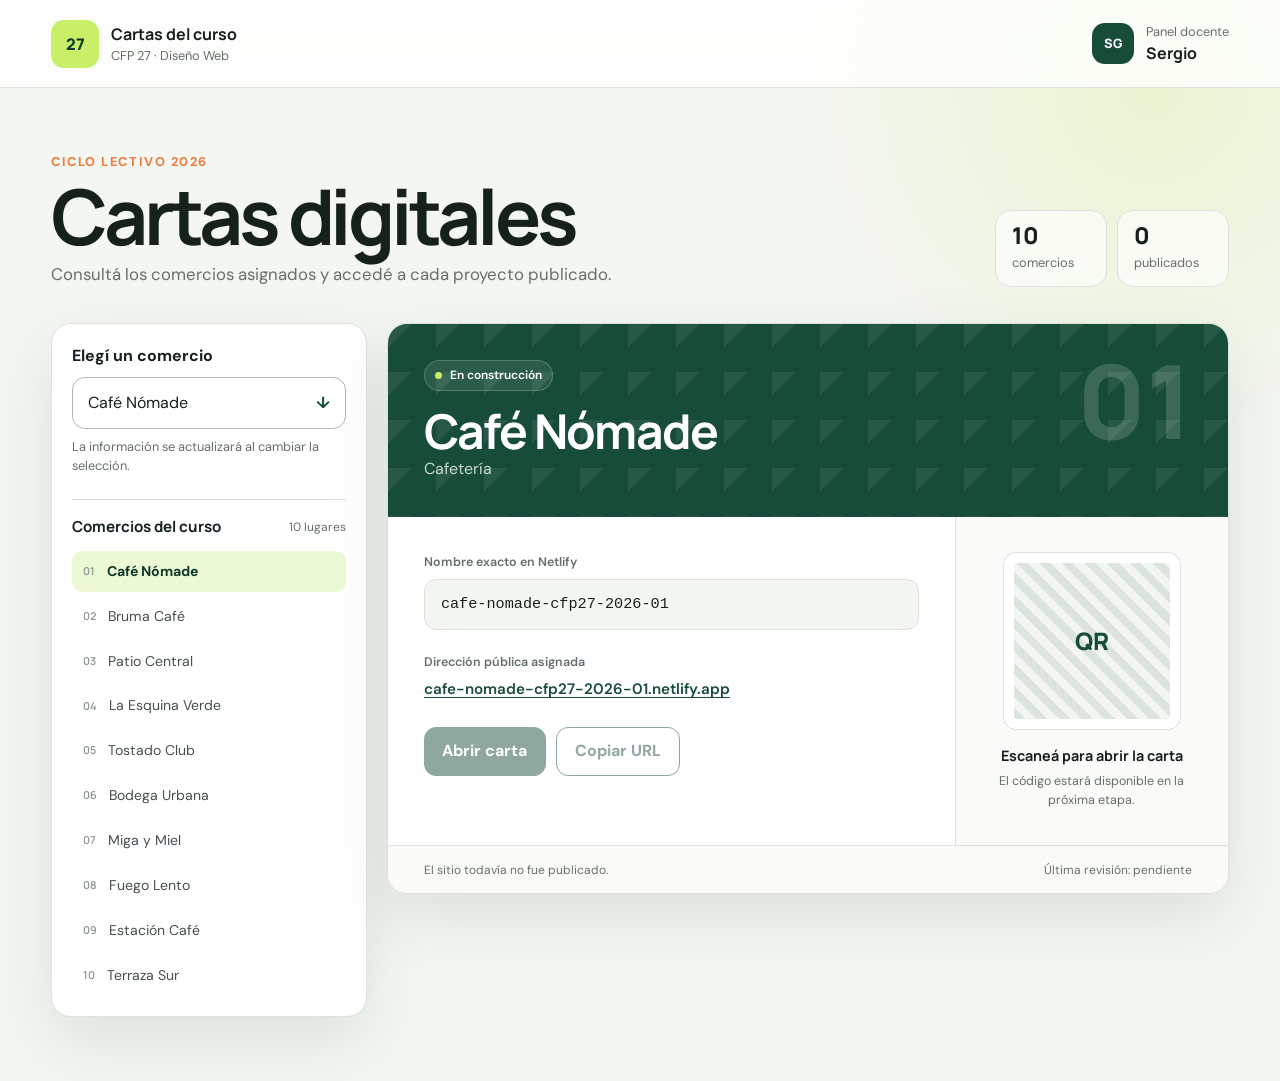
==== dashboard/index.html @ 962f8fdc "feat: add teacher dashboard static layout" ====
<!doctype html>
<html lang="es">
  <head>
    <meta charset="UTF-8" />
    <meta name="viewport" content="width=device-width, initial-scale=1.0" />
    <meta
      name="description"
      content="Panel docente para administrar las cartas digitales del curso."
    />
    <title>Cartas del curso | Panel docente</title>
    <link rel="preconnect" href="https://fonts.googleapis.com" />
    <link rel="preconnect" href="https://fonts.gstatic.com" crossorigin />
    <link
      href="https://fonts.googleapis.com/css2?family=DM+Sans:wght@400;500;600;700&amp;family=Manrope:wght@600;700;800&amp;display=swap"
      rel="stylesheet"
    />
    <link rel="stylesheet" href="css/styles.css" />
  </head>
  <body>
    <header class="topbar">
      <a class="brand" href="#" aria-label="Ir al inicio">
        <span class="brand__mark" aria-hidden="true">27</span>
        <span>
          <strong>Cartas del curso</strong>
          <small>CFP 27 · Diseño Web</small>
        </span>
      </a>

      <div class="teacher">
        <span class="teacher__avatar" aria-hidden="true">SG</span>
        <span class="teacher__text">
          <small>Panel docente</small>
          <strong>Sergio</strong>
        </span>
      </div>
    </header>

    <main class="page-shell">
      <section class="page-heading" aria-labelledby="page-title">
        <div>
          <p class="eyebrow">Ciclo lectivo 2026</p>
          <h1 id="page-title">Cartas digitales</h1>
          <p class="page-heading__intro">
            Consultá los comercios asignados y accedé a cada proyecto publicado.
          </p>
        </div>

        <div class="summary" aria-label="Resumen del curso">
          <div>
            <strong>10</strong>
            <span>comercios</span>
          </div>
          <div>
            <strong>0</strong>
            <span>publicados</span>
          </div>
        </div>
      </section>

      <section class="workspace" aria-label="Consulta de comercios">
        <div class="selector-panel">
          <label for="comercio">Elegí un comercio</label>
          <div class="select-wrap">
            <select id="comercio" name="comercio">
              <option value="cafe-nomade">Café Nómade</option>
              <option value="bruma-cafe">Bruma Café</option>
              <option value="patio-central">Patio Central</option>
              <option value="esquina-verde">La Esquina Verde</option>
              <option value="tostado-club">Tostado Club</option>
              <option value="bodega-urbana">Bodega Urbana</option>
              <option value="miga-miel">Miga y Miel</option>
              <option value="fuego-lento">Fuego Lento</option>
              <option value="estacion-cafe">Estación Café</option>
              <option value="terraza-sur">Terraza Sur</option>
            </select>
          </div>
          <p class="field-help">La información se actualizará al cambiar la selección.</p>

          <div class="commerce-list" aria-labelledby="commerce-list-title">
            <div class="section-label">
              <h2 id="commerce-list-title">Comercios del curso</h2>
              <span>10 lugares</span>
            </div>

            <ol>
              <li class="is-active"><span>01</span>Café Nómade</li>
              <li><span>02</span>Bruma Café</li>
              <li><span>03</span>Patio Central</li>
              <li><span>04</span>La Esquina Verde</li>
              <li><span>05</span>Tostado Club</li>
              <li><span>06</span>Bodega Urbana</li>
              <li><span>07</span>Miga y Miel</li>
              <li><span>08</span>Fuego Lento</li>
              <li><span>09</span>Estación Café</li>
              <li><span>10</span>Terraza Sur</li>
            </ol>
          </div>
        </div>

        <article class="commerce-card">
          <div class="commerce-card__header">
            <div>
              <span class="status"><i aria-hidden="true"></i> En construcción</span>
              <h2>Café Nómade</h2>
              <p>Cafetería</p>
            </div>
            <span class="commerce-number" aria-label="Comercio número 1">01</span>
          </div>

          <div class="commerce-card__body">
            <div class="site-data">
              <div class="data-block">
                <span>Nombre exacto en Netlify</span>
                <code>cafe-nomade-cfp27-2026-01</code>
              </div>

              <div class="data-block">
                <span>Dirección pública asignada</span>
                <a href="https://cafe-nomade-cfp27-2026-01.netlify.app">
                  cafe-nomade-cfp27-2026-01.netlify.app
                </a>
              </div>

              <div class="actions" aria-label="Acciones del comercio">
                <button class="button button--primary" type="button" disabled>
                  Abrir carta
                </button>
                <button class="button button--secondary" type="button" disabled>
                  Copiar URL
                </button>
              </div>
            </div>

            <div class="qr-panel">
              <div class="qr-placeholder" aria-label="Espacio reservado para el código QR">
                <span>QR</span>
              </div>
              <strong>Escaneá para abrir la carta</strong>
              <p>El código estará disponible en la próxima etapa.</p>
            </div>
          </div>

          <footer class="commerce-card__footer">
            <span>El sitio todavía no fue publicado.</span>
            <span>Última revisión: pendiente</span>
          </footer>
        </article>
      </section>
    </main>

    <script src="js/comercios.js"></script>
  </body>
</html>
---- dashboard/css/styles.css ----
:root {
  color-scheme: light;
  --ink: #17211c;
  --muted: #657069;
  --paper: #f4f6f2;
  --surface: #ffffff;
  --line: #dce2dc;
  --green: #174c38;
  --green-strong: #0f3a2a;
  --lime: #c9ef68;
  --orange: #ee7a3b;
  --shadow: 0 1.5rem 4rem rgb(24 48 36 / 10%);
  --radius: 1.25rem;
}

* {
  box-sizing: border-box;
}

html {
  font-size: 100%;
}

body {
  margin: 0;
  min-width: 20rem;
  min-height: 100vh;
  color: var(--ink);
  background:
    radial-gradient(circle at 90% 8%, rgb(201 239 104 / 24%), transparent 22rem),
    var(--paper);
  font-family: "DM Sans", sans-serif;
  font-size: 1rem;
  line-height: 1.5;
}

button,
select {
  font: inherit;
}

.topbar {
  display: flex;
  align-items: center;
  justify-content: space-between;
  gap: 1rem;
  min-height: 5.5rem;
  padding: 1rem clamp(1.25rem, 4vw, 4.5rem);
  border-bottom: 1px solid var(--line);
  background: rgb(255 255 255 / 78%);
  backdrop-filter: blur(0.75rem);
}

.brand,
.teacher {
  display: flex;
  align-items: center;
  gap: 0.75rem;
}

.brand {
  color: inherit;
  text-decoration: none;
}

.brand__mark,
.teacher__avatar {
  display: grid;
  flex: 0 0 auto;
  place-items: center;
  border-radius: 0.8rem;
  font-family: "Manrope", sans-serif;
  font-weight: 800;
}

.brand__mark {
  width: 3rem;
  height: 3rem;
  color: var(--green-strong);
  background: var(--lime);
}

.brand strong,
.teacher strong {
  display: block;
  font-family: "Manrope", sans-serif;
}

.brand small,
.teacher small {
  display: block;
  color: var(--muted);
  font-size: 0.8rem;
}

.teacher__avatar {
  width: 2.6rem;
  height: 2.6rem;
  color: white;
  background: var(--green);
  font-size: 0.8rem;
}

.page-shell {
  width: min(90rem, 100%);
  margin: 0 auto;
  padding: clamp(2rem, 5vw, 4.5rem) clamp(1.25rem, 4vw, 4.5rem);
}

.page-heading {
  display: flex;
  align-items: end;
  justify-content: space-between;
  gap: 2rem;
  margin-bottom: 2.25rem;
}

.eyebrow {
  margin: 0 0 0.45rem;
  color: var(--orange);
  font-size: 0.8rem;
  font-weight: 700;
  letter-spacing: 0.12em;
  text-transform: uppercase;
}

h1,
h2,
p {
  margin-top: 0;
}

h1,
h2 {
  font-family: "Manrope", sans-serif;
}

h1 {
  margin-bottom: 0.5rem;
  font-size: clamp(2.2rem, 6vw, 4.8rem);
  line-height: 0.98;
  letter-spacing: -0.055em;
}

.page-heading__intro {
  max-width: 38rem;
  margin-bottom: 0;
  color: var(--muted);
  font-size: 1.05rem;
}

.summary {
  display: flex;
  flex: 0 0 auto;
  gap: 0.6rem;
}

.summary div {
  min-width: 7rem;
  padding: 0.85rem 1rem;
  border: 1px solid var(--line);
  border-radius: 1rem;
  background: rgb(255 255 255 / 64%);
}

.summary strong,
.summary span {
  display: block;
}

.summary strong {
  font: 800 1.45rem/1 "Manrope", sans-serif;
}

.summary span {
  margin-top: 0.35rem;
  color: var(--muted);
  font-size: 0.8rem;
}

.workspace {
  display: grid;
  grid-template-columns: minmax(16rem, 0.75fr) minmax(32rem, 2fr);
  gap: 1.25rem;
  align-items: start;
}

.selector-panel,
.commerce-card {
  border: 1px solid var(--line);
  border-radius: var(--radius);
  background: var(--surface);
  box-shadow: var(--shadow);
}

.selector-panel {
  padding: 1.25rem;
}

.selector-panel > label {
  display: block;
  margin-bottom: 0.55rem;
  font-weight: 700;
}

.select-wrap {
  position: relative;
}

.select-wrap::after {
  content: "↓";
  position: absolute;
  top: 50%;
  right: 1rem;
  pointer-events: none;
  transform: translateY(-50%);
  color: var(--green);
  font-weight: 700;
}

select {
  width: 100%;
  min-height: 3.25rem;
  padding: 0.75rem 2.75rem 0.75rem 0.9rem;
  border: 1px solid #aeb9b1;
  border-radius: 0.8rem;
  appearance: none;
  color: var(--ink);
  background: white;
  cursor: pointer;
}

select:focus-visible {
  outline: 3px solid rgb(201 239 104 / 80%);
  outline-offset: 2px;
}

.field-help {
  margin: 0.5rem 0 1.5rem;
  color: var(--muted);
  font-size: 0.8rem;
}

.section-label {
  display: flex;
  align-items: center;
  justify-content: space-between;
  gap: 1rem;
  padding-top: 1rem;
  border-top: 1px solid var(--line);
}

.section-label h2 {
  margin: 0;
  font-size: 0.95rem;
}

.section-label span {
  color: var(--muted);
  font-size: 0.75rem;
}

.commerce-list ol {
  display: grid;
  gap: 0.25rem;
  margin: 0.75rem 0 0;
  padding: 0;
  list-style: none;
}

.commerce-list li {
  display: flex;
  align-items: center;
  gap: 0.75rem;
  padding: 0.62rem 0.7rem;
  border-radius: 0.65rem;
  color: #465149;
  font-size: 0.88rem;
}

.commerce-list li span {
  color: #8c968f;
  font: 600 0.68rem/1 "Manrope", sans-serif;
}

.commerce-list li.is-active {
  color: var(--green-strong);
  background: #edf8d5;
  font-weight: 700;
}

.commerce-card {
  overflow: hidden;
}

.commerce-card__header {
  display: flex;
  align-items: start;
  justify-content: space-between;
  gap: 1rem;
  padding: clamp(1.5rem, 4vw, 2.25rem);
  color: white;
  background:
    linear-gradient(135deg, rgb(255 255 255 / 7%) 25%, transparent 25%) 0 0 / 3rem 3rem,
    var(--green);
}

.commerce-card__header h2 {
  margin: 1rem 0 0.15rem;
  font-size: clamp(1.8rem, 4vw, 3rem);
  line-height: 1;
  letter-spacing: -0.04em;
}

.commerce-card__header p {
  margin: 0;
  color: #c7d8cf;
}

.status {
  display: inline-flex;
  align-items: center;
  gap: 0.45rem;
  padding: 0.35rem 0.65rem;
  border: 1px solid rgb(255 255 255 / 20%);
  border-radius: 999px;
  background: rgb(255 255 255 / 9%);
  font-size: 0.75rem;
  font-weight: 600;
}

.status i {
  width: 0.45rem;
  height: 0.45rem;
  border-radius: 50%;
  background: var(--lime);
}

.commerce-number {
  color: rgb(255 255 255 / 16%);
  font: 800 clamp(3rem, 8vw, 6.5rem)/0.8 "Manrope", sans-serif;
}

.commerce-card__body {
  display: grid;
  grid-template-columns: minmax(0, 1.35fr) minmax(13rem, 0.65fr);
}

.site-data,
.qr-panel {
  padding: clamp(1.5rem, 4vw, 2.25rem);
}

.site-data {
  display: grid;
  align-content: start;
  gap: 1.4rem;
}

.data-block span,
.data-block code,
.data-block a {
  display: block;
}

.data-block span {
  margin-bottom: 0.4rem;
  color: var(--muted);
  font-size: 0.78rem;
  font-weight: 600;
}

.data-block code,
.data-block a {
  overflow-wrap: anywhere;
  color: var(--ink);
  font-size: 0.95rem;
}

.data-block code {
  padding: 0.85rem 1rem;
  border: 1px solid var(--line);
  border-radius: 0.75rem;
  background: var(--paper);
}

.data-block a {
  color: var(--green);
  font-weight: 600;
  text-underline-offset: 0.2em;
}

.actions {
  display: flex;
  flex-wrap: wrap;
  gap: 0.65rem;
  margin-top: 0.25rem;
}

.button {
  min-height: 3rem;
  padding: 0.7rem 1.1rem;
  border: 1px solid var(--green);
  border-radius: 0.75rem;
  font-weight: 700;
}

.button--primary {
  color: white;
  background: var(--green);
}

.button--secondary {
  color: var(--green);
  background: transparent;
}

.button:disabled {
  cursor: not-allowed;
  opacity: 0.48;
}

.qr-panel {
  display: flex;
  flex-direction: column;
  align-items: center;
  justify-content: center;
  border-left: 1px solid var(--line);
  background: #fafbf9;
  text-align: center;
}

.qr-placeholder {
  display: grid;
  width: min(100%, 11rem);
  aspect-ratio: 1;
  place-items: center;
  margin-bottom: 1rem;
  border: 0.65rem solid white;
  border-radius: 0.8rem;
  color: var(--green);
  background:
    repeating-linear-gradient(45deg, #dce4de 0 0.5rem, #f2f5f2 0.5rem 1rem);
  box-shadow: 0 0 0 1px var(--line);
  font: 800 1.5rem/1 "Manrope", sans-serif;
}

.qr-panel strong {
  font-family: "Manrope", sans-serif;
  font-size: 0.9rem;
}

.qr-panel p {
  max-width: 14rem;
  margin: 0.3rem 0 0;
  color: var(--muted);
  font-size: 0.78rem;
}

.commerce-card__footer {
  display: flex;
  justify-content: space-between;
  gap: 1rem;
  padding: 0.9rem clamp(1.5rem, 4vw, 2.25rem);
  border-top: 1px solid var(--line);
  color: var(--muted);
  background: #fafbf9;
  font-size: 0.75rem;
}

@media (max-width: 56rem) {
  .workspace {
    grid-template-columns: 1fr;
  }

  .commerce-list ol {
    grid-template-columns: repeat(2, minmax(0, 1fr));
  }
}

@media (max-width: 40rem) {
  .teacher__text {
    display: none;
  }

  .page-heading {
    align-items: stretch;
    flex-direction: column;
  }

  .summary {
    width: 100%;
  }

  .summary div {
    flex: 1;
  }

  .commerce-list ol,
  .commerce-card__body {
    grid-template-columns: 1fr;
  }

  .commerce-list ol {
    max-height: 18rem;
    overflow: auto;
  }

  .qr-panel {
    border-top: 1px solid var(--line);
    border-left: 0;
  }

  .commerce-card__footer {
    flex-direction: column;
    gap: 0.25rem;
  }
}

@media (max-width: 25rem) {
  .brand small {
    display: none;
  }

  .actions,
  .button {
    width: 100%;
  }
}

@media (prefers-reduced-motion: reduce) {
  *,
  *::before,
  *::after {
    scroll-behavior: auto !important;
  }
}
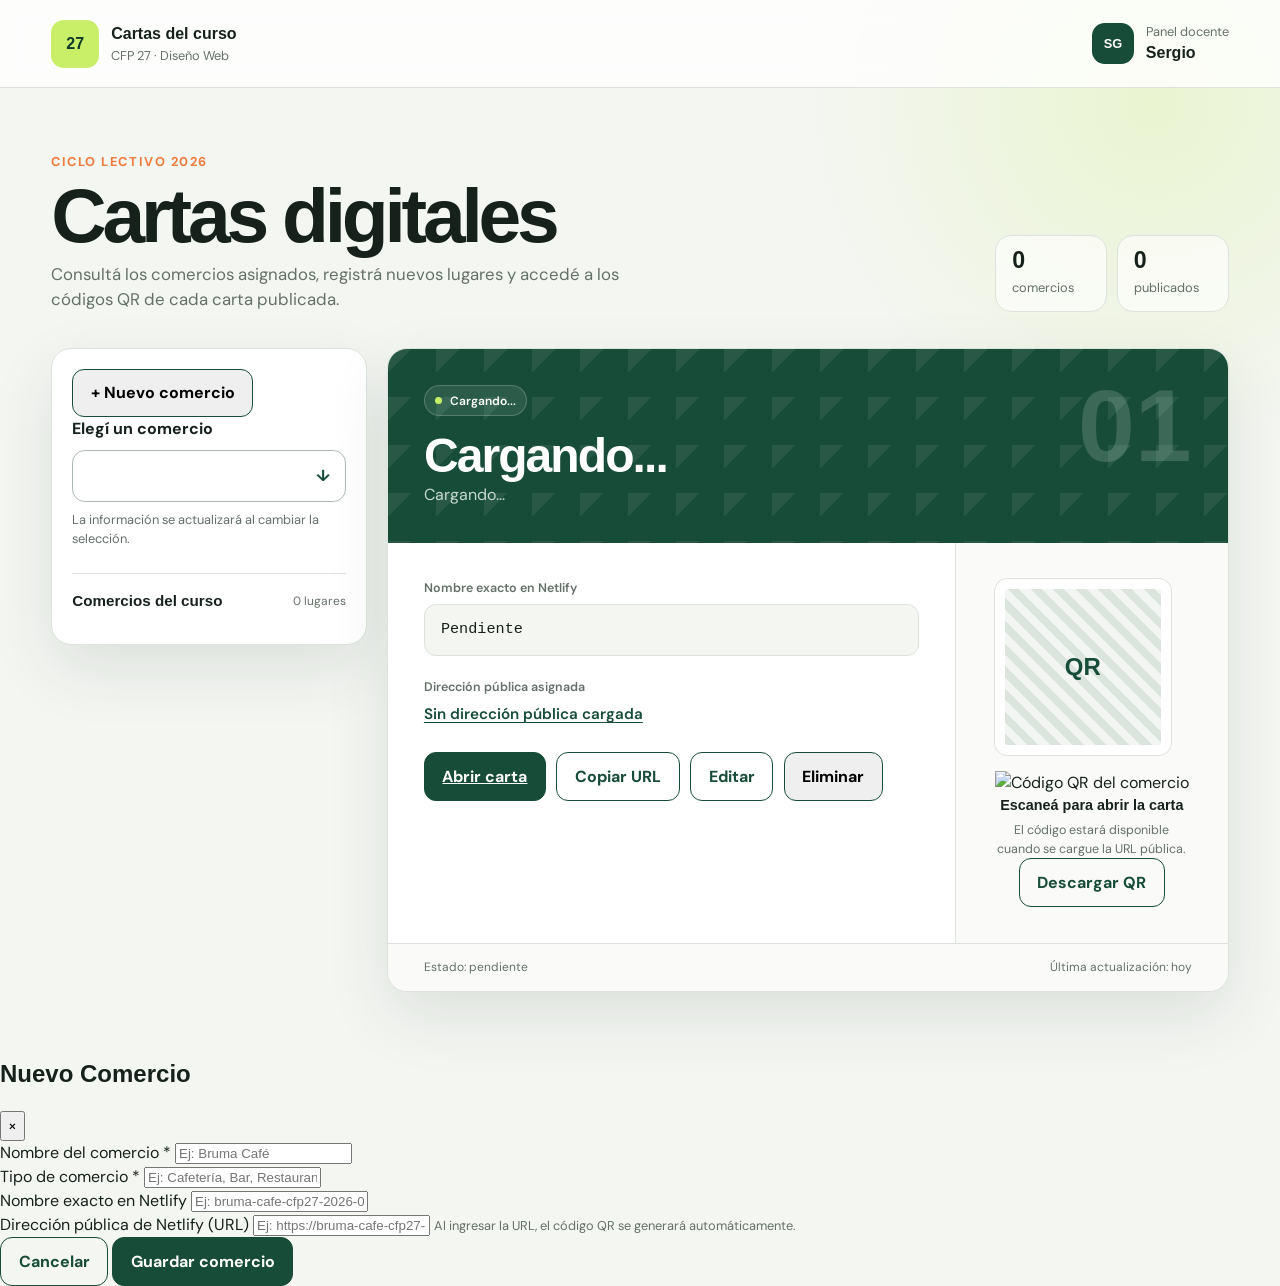
==== commit f9a98a24: "feat(dashboard): actualizar maqueta HTML con estructura Craft Studio, modales y visor de QR" ====
--- a/dashboard/index.html
+++ b/dashboard/index.html
@@ -5,18 +5,24 @@
     <meta name="viewport" content="width=device-width, initial-scale=1.0" />
     <meta
       name="description"
-      content="Panel docente para administrar las cartas digitales del curso."
+      content="Panel docente para administrar las cartas digitales del curso con generación de códigos QR."
     />
     <title>Cartas del curso | Panel docente</title>
+    
+    <!-- FUENTES GOOGLE: Outfit para títulos elegantes y DM Sans para el cuerpo de texto -->
     <link rel="preconnect" href="https://fonts.googleapis.com" />
     <link rel="preconnect" href="https://fonts.gstatic.com" crossorigin />
     <link
-      href="https://fonts.googleapis.com/css2?family=DM+Sans:wght@400;500;600;700&amp;family=Manrope:wght@600;700;800&amp;display=swap"
+      href="https://fonts.googleapis.com/css2?family=DM+Sans:wght@400;500;600;700&family=Outfit:wght@500;600;700;800&display=swap"
       rel="stylesheet"
     />
+    
+    <!-- HOJA DE ESTILOS DEL DASHBOARD -->
     <link rel="stylesheet" href="css/styles.css" />
   </head>
   <body>
+
+    <!-- BARRA SUPERIOR: Identidad de la marca y perfil docente -->
     <header class="topbar">
       <a class="brand" href="#" aria-label="Ir al inicio">
         <span class="brand__mark" aria-hidden="true">27</span>
@@ -35,43 +41,49 @@
       </div>
     </header>
 
+    <!-- CONTENEDOR PRINCIPAL -->
     <main class="page-shell">
+      
+      <!-- ENCABEZADO DE PÁGINA Y RESUMEN ESTADÍSTICO -->
       <section class="page-heading" aria-labelledby="page-title">
         <div>
           <p class="eyebrow">Ciclo lectivo 2026</p>
           <h1 id="page-title">Cartas digitales</h1>
           <p class="page-heading__intro">
-            Consultá los comercios asignados y accedé a cada proyecto publicado.
+            Consultá los comercios asignados, registrá nuevos lugares y accedé a los códigos QR de cada carta publicada.
           </p>
         </div>
 
+        <!-- RESUMEN DINÁMICO: Contadores que se actualizan con JS -->
         <div class="summary" aria-label="Resumen del curso">
           <div>
-            <strong>10</strong>
+            <strong id="summary-total">0</strong>
             <span>comercios</span>
           </div>
           <div>
-            <strong>0</strong>
+            <strong id="summary-published">0</strong>
             <span>publicados</span>
           </div>
         </div>
       </section>
 
+      <!-- ÁREA DE TRABAJO (GRID DE DOS COLUMNAS) -->
       <section class="workspace" aria-label="Consulta de comercios">
+        
+        <!-- COLUMNA 1: SELECTOR Y LISTADO DE COMERCIOS -->
         <div class="selector-panel">
+          
+          <!-- Botón principal para agregar un nuevo comercio -->
+          <div class="panel-actions">
+            <button class="button button--accent" type="button" id="btn-open-create-modal">
+              + Nuevo comercio
+            </button>
+          </div>
+
           <label for="comercio">Elegí un comercio</label>
           <div class="select-wrap">
             <select id="comercio" name="comercio">
-              <option value="cafe-nomade">Café Nómade</option>
-              <option value="bruma-cafe">Bruma Café</option>
-              <option value="patio-central">Patio Central</option>
-              <option value="esquina-verde">La Esquina Verde</option>
-              <option value="tostado-club">Tostado Club</option>
-              <option value="bodega-urbana">Bodega Urbana</option>
-              <option value="miga-miel">Miga y Miel</option>
-              <option value="fuego-lento">Fuego Lento</option>
-              <option value="estacion-cafe">Estación Café</option>
-              <option value="terraza-sur">Terraza Sur</option>
+              <!-- Las opciones se generan dinámicamente desde JavaScript -->
             </select>
           </div>
           <p class="field-help">La información se actualizará al cambiar la selección.</p>
@@ -79,75 +91,133 @@
           <div class="commerce-list" aria-labelledby="commerce-list-title">
             <div class="section-label">
               <h2 id="commerce-list-title">Comercios del curso</h2>
-              <span>10 lugares</span>
-            </div>
-
-            <ol>
-              <li class="is-active"><span>01</span>Café Nómade</li>
-              <li><span>02</span>Bruma Café</li>
-              <li><span>03</span>Patio Central</li>
-              <li><span>04</span>La Esquina Verde</li>
-              <li><span>05</span>Tostado Club</li>
-              <li><span>06</span>Bodega Urbana</li>
-              <li><span>07</span>Miga y Miel</li>
-              <li><span>08</span>Fuego Lento</li>
-              <li><span>09</span>Estación Café</li>
-              <li><span>10</span>Terraza Sur</li>
+              <span id="commerce-list-count">0 lugares</span>
+            </div>
+
+            <!-- Lista interactiva de comercios renderizada por JS -->
+            <ol id="commerce-ol-list">
+              <!-- Cargado dinámicamente -->
             </ol>
           </div>
         </div>
 
-        <article class="commerce-card">
+        <!-- COLUMNA 2: TARJETA DEL COMERCIO SELECCIONADO (DETALLE + QR) -->
+        <article class="commerce-card" id="commerce-card-detail">
+          
+          <!-- Encabezado de la tarjeta -->
           <div class="commerce-card__header">
             <div>
-              <span class="status"><i aria-hidden="true"></i> En construcción</span>
-              <h2>Café Nómade</h2>
-              <p>Cafetería</p>
-            </div>
-            <span class="commerce-number" aria-label="Comercio número 1">01</span>
-          </div>
-
+              <span class="status" id="card-status-badge">
+                <i aria-hidden="true"></i> <span id="card-status-text">Cargando...</span>
+              </span>
+              <h2 id="card-name">Cargando...</h2>
+              <p id="card-type">Cargando...</p>
+            </div>
+            <span class="commerce-number" id="card-number" aria-label="Número de comercio">01</span>
+          </div>
+
+          <!-- Cuerpo de la tarjeta -->
           <div class="commerce-card__body">
+            
+            <!-- DATOS DEL SITIO Y ENLACES -->
             <div class="site-data">
               <div class="data-block">
                 <span>Nombre exacto en Netlify</span>
-                <code>cafe-nomade-cfp27-2026-01</code>
+                <code id="card-netlify-name">Pendiente</code>
               </div>
 
               <div class="data-block">
                 <span>Dirección pública asignada</span>
-                <a href="https://cafe-nomade-cfp27-2026-01.netlify.app">
-                  cafe-nomade-cfp27-2026-01.netlify.app
+                <a id="card-url-link" href="#" target="_blank" rel="noopener noreferrer">
+                  Sin dirección pública cargada
                 </a>
               </div>
 
+              <!-- ACCIONES PRINCIPALES DEL COMERCIO -->
               <div class="actions" aria-label="Acciones del comercio">
-                <button class="button button--primary" type="button" disabled>
+                <a class="button button--primary" id="btn-open-site" href="#" target="_blank" rel="noopener noreferrer">
                   Abrir carta
-                </button>
-                <button class="button button--secondary" type="button" disabled>
+                </a>
+                <button class="button button--secondary" id="btn-copy-url" type="button">
                   Copiar URL
                 </button>
-              </div>
-            </div>
-
+                <button class="button button--secondary" id="btn-edit-commerce" type="button">
+                  Editar
+                </button>
+                <button class="button button--danger" id="btn-delete-commerce" type="button">
+                  Eliminar
+                </button>
+              </div>
+            </div>
+
+            <!-- VISOR Y GENERADOR DE CÓDIGO QR -->
             <div class="qr-panel">
-              <div class="qr-placeholder" aria-label="Espacio reservado para el código QR">
-                <span>QR</span>
-              </div>
-              <strong>Escaneá para abrir la carta</strong>
-              <p>El código estará disponible en la próxima etapa.</p>
-            </div>
-          </div>
-
+              <div class="qr-box" id="qr-container" aria-label="Código QR del comercio">
+                <div class="qr-placeholder" id="qr-placeholder">
+                  <span>QR</span>
+                </div>
+                <img id="qr-image" src="" alt="Código QR del comercio" class="qr-img is-hidden" />
+              </div>
+              <strong id="qr-title">Escaneá para abrir la carta</strong>
+              <p id="qr-description">El código estará disponible cuando se cargue la URL pública.</p>
+
+              <!-- Botón para descargar la imagen del QR -->
+              <button class="button button--secondary button--small is-hidden" id="btn-download-qr" type="button">
+                Descargar QR
+              </button>
+            </div>
+          </div>
+
+          <!-- Pie de la tarjeta -->
           <footer class="commerce-card__footer">
-            <span>El sitio todavía no fue publicado.</span>
-            <span>Última revisión: pendiente</span>
+            <span id="card-footer-status">Estado: pendiente</span>
+            <span id="card-footer-revision">Última actualización: hoy</span>
           </footer>
         </article>
       </section>
     </main>
 
+    <!-- MODAL PARA ALTA Y EDICIÓN DE COMERCIOS -->
+    <div class="modal-overlay is-hidden" id="commerce-modal" role="dialog" aria-modal="true" aria-labelledby="modal-title">
+      <div class="modal-card">
+        <div class="modal-header">
+          <h2 id="modal-title">Nuevo Comercio</h2>
+          <button type="button" class="modal-close" id="btn-close-modal" aria-label="Cerrar modal">&times;</button>
+        </div>
+        
+        <form id="commerce-form" class="modal-form">
+          <input type="hidden" id="form-commerce-id" value="" />
+          
+          <div class="form-group">
+            <label for="form-nombre">Nombre del comercio *</label>
+            <input type="text" id="form-nombre" required placeholder="Ej: Bruma Café" />
+          </div>
+
+          <div class="form-group">
+            <label for="form-tipo">Tipo de comercio *</label>
+            <input type="text" id="form-tipo" required placeholder="Ej: Cafetería, Bar, Restaurante" />
+          </div>
+
+          <div class="form-group">
+            <label for="form-netlify-name">Nombre exacto en Netlify</label>
+            <input type="text" id="form-netlify-name" placeholder="Ej: bruma-cafe-cfp27-2026-02" />
+          </div>
+
+          <div class="form-group">
+            <label for="form-url">Dirección pública de Netlify (URL)</label>
+            <input type="url" id="form-url" placeholder="Ej: https://bruma-cafe-cfp27-2026-02.netlify.app" />
+            <small class="field-help">Al ingresar la URL, el código QR se generará automáticamente.</small>
+          </div>
+
+          <div class="modal-actions">
+            <button type="button" class="button button--secondary" id="btn-cancel-modal">Cancelar</button>
+            <button type="submit" class="button button--primary" id="btn-save-modal">Guardar comercio</button>
+          </div>
+        </form>
+      </div>
+    </div>
+
+    <!-- SCRIPT DE LÓGICA DEL DASHBOARD -->
     <script src="js/comercios.js"></script>
   </body>
 </html>
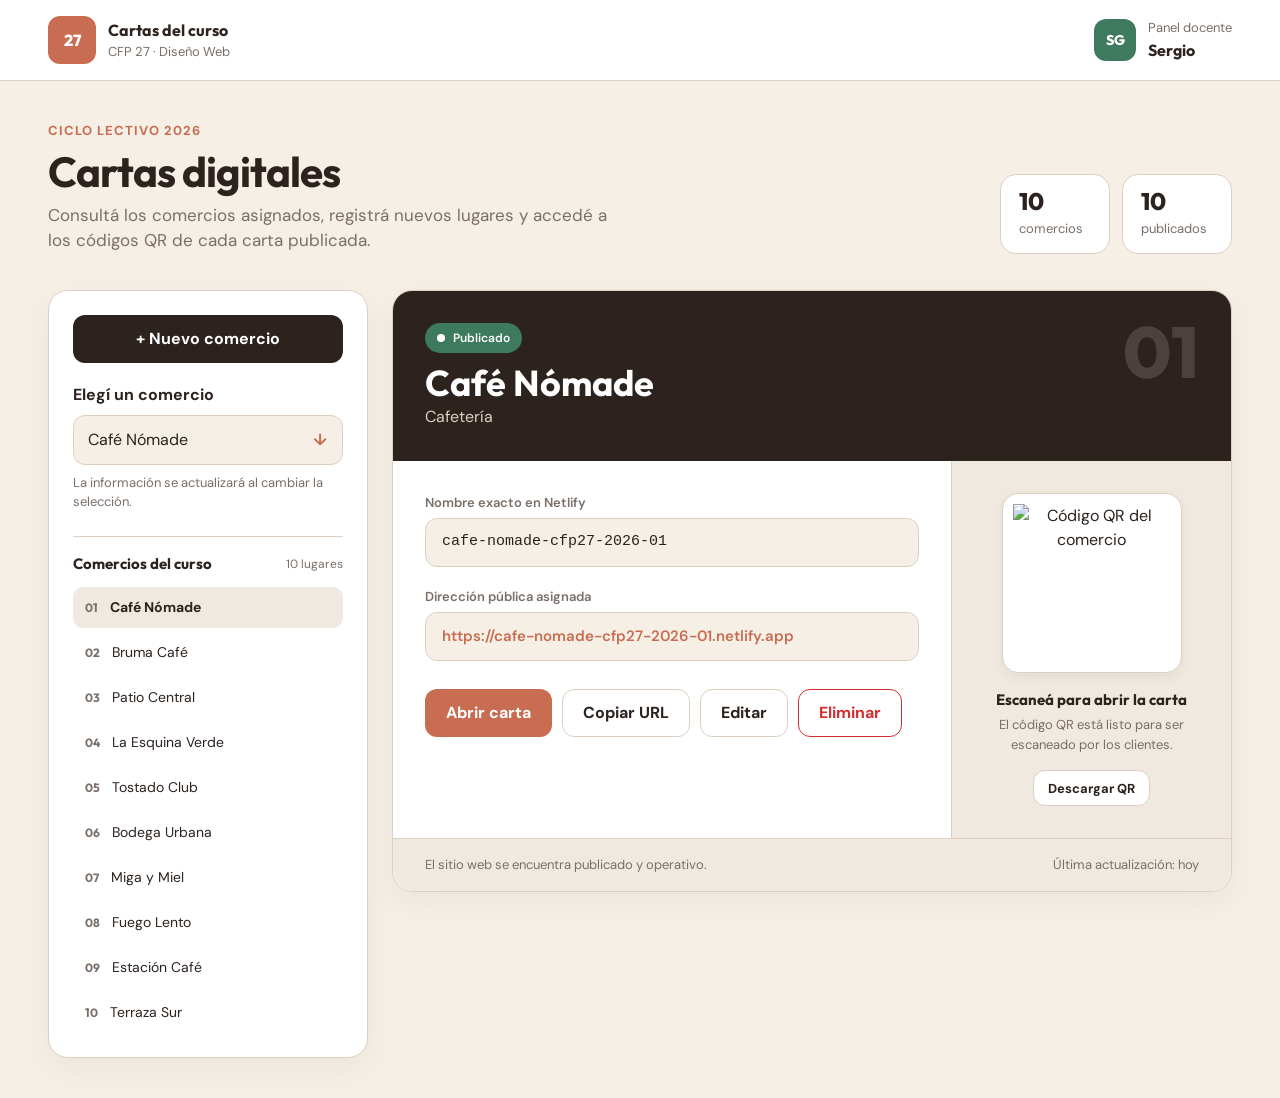
==== commit f731c13d: "feat(dashboard): reemplazar alert de eliminación por modal de confirmación propio" ====
--- a/dashboard/index.html
+++ b/dashboard/index.html
@@ -217,6 +217,25 @@
       </div>
     </div>
 
+    <!-- MODAL PROPIO DE CONFIRMACIÓN PARA ELIMINAR COMERCIO -->
+    <div class="modal-overlay is-hidden" id="delete-confirm-modal" role="dialog" aria-modal="true" aria-labelledby="delete-modal-title">
+      <div class="modal-card modal-card--danger">
+        <div class="modal-header modal-header--danger">
+          <h2 id="delete-modal-title">¿Eliminar comercio?</h2>
+          <button type="button" class="modal-close" id="btn-close-delete-modal" aria-label="Cerrar modal">&times;</button>
+        </div>
+        
+        <div class="modal-body-content">
+          <p id="delete-modal-message">¿Estás seguro de que querés eliminar este comercio? Esta acción no se puede deshacer.</p>
+        </div>
+
+        <div class="modal-actions">
+          <button type="button" class="button button--secondary" id="btn-cancel-delete">Cancelar</button>
+          <button type="button" class="button button--danger-solid" id="btn-confirm-delete">Sí, eliminar</button>
+        </div>
+      </div>
+    </div>
+
     <!-- SCRIPT DE LÓGICA DEL DASHBOARD -->
     <script src="js/comercios.js"></script>
   </body>
--- a/dashboard/css/styles.css
+++ b/dashboard/css/styles.css
@@ -1,18 +1,16 @@
-:root {
-  color-scheme: light;
-  --ink: #17211c;
-  --muted: #657069;
-  --paper: #f4f6f2;
-  --surface: #ffffff;
-  --line: #dce2dc;
-  --green: #174c38;
-  --green-strong: #0f3a2a;
-  --lime: #c9ef68;
-  --orange: #ee7a3b;
-  --shadow: 0 1.5rem 4rem rgb(24 48 36 / 10%);
-  --radius: 1.25rem;
-}
-
+/*
+===============================================================================
+SISTEMA DE ESTILOS: CRAFT STUDIO / WARM MINIMALIST
+===============================================================================
+Reglas de maquetación del curso:
+1. Colores directos (sin variables CSS) escritos en formato hexadecimal.
+2. Layout general de la página construido con CSS Grid.
+3. Componentes internos estructurados con Flexbox.
+4. Unidades de medida estrictas: únicamente PÍXELES (px) y PORCENTAJES (%).
+===============================================================================
+*/
+
+/* --- REGLAS DE RESET Y TIPOGRAFÍA GENERAL --- */
 * {
   box-sizing: border-box;
 }
@@ -22,184 +20,193 @@
 }
 
 body {
-  margin: 0;
-  min-width: 20rem;
-  min-height: 100vh;
-  color: var(--ink);
-  background:
-    radial-gradient(circle at 90% 8%, rgb(201 239 104 / 24%), transparent 22rem),
-    var(--paper);
+  margin: 0px;
+  min-width: 320px;
+  min-height: 800px;
+  color: #2C221E;
+  background-color: #F5EFE6;
   font-family: "DM Sans", sans-serif;
-  font-size: 1rem;
+  font-size: 16px;
   line-height: 1.5;
 }
 
 button,
+input,
 select {
-  font: inherit;
-}
-
+  font-family: inherit;
+  font-size: 16px;
+}
+
+h1, h2, h3, p {
+  margin-top: 0px;
+}
+
+h1, h2, h3 {
+  font-family: "Outfit", sans-serif;
+}
+
+/* --- BARRA SUPERIOR (TOPBAR): FLEXBOX --- */
 .topbar {
   display: flex;
   align-items: center;
   justify-content: space-between;
-  gap: 1rem;
-  min-height: 5.5rem;
-  padding: 1rem clamp(1.25rem, 4vw, 4.5rem);
-  border-bottom: 1px solid var(--line);
-  background: rgb(255 255 255 / 78%);
-  backdrop-filter: blur(0.75rem);
+  gap: 16px;
+  min-height: 80px;
+  padding: 16px 48px;
+  border-bottom: 1px solid #DDD0C2;
+  background-color: #FFFFFF;
 }
 
 .brand,
 .teacher {
   display: flex;
   align-items: center;
-  gap: 0.75rem;
+  gap: 12px;
 }
 
 .brand {
-  color: inherit;
+  color: #2C221E;
   text-decoration: none;
 }
 
 .brand__mark,
 .teacher__avatar {
-  display: grid;
-  flex: 0 0 auto;
-  place-items: center;
-  border-radius: 0.8rem;
-  font-family: "Manrope", sans-serif;
+  display: flex;
+  align-items: center;
+  justify-content: center;
+  flex-shrink: 0;
+  border-radius: 12px;
+  font-family: "Outfit", sans-serif;
   font-weight: 800;
 }
 
 .brand__mark {
-  width: 3rem;
-  height: 3rem;
-  color: var(--green-strong);
-  background: var(--lime);
+  width: 48px;
+  height: 48px;
+  color: #FFFFFF;
+  background-color: #C86D51;
 }
 
 .brand strong,
 .teacher strong {
   display: block;
-  font-family: "Manrope", sans-serif;
+  font-family: "Outfit", sans-serif;
 }
 
 .brand small,
 .teacher small {
   display: block;
-  color: var(--muted);
-  font-size: 0.8rem;
+  color: #7A6F68;
+  font-size: 13px;
 }
 
 .teacher__avatar {
-  width: 2.6rem;
-  height: 2.6rem;
-  color: white;
-  background: var(--green);
-  font-size: 0.8rem;
-}
-
+  width: 42px;
+  height: 42px;
+  color: #FFFFFF;
+  background-color: #3E7A5E;
+  font-size: 14px;
+}
+
+/* --- ENVOLTORIO PRINCIPAL Y ENCABEZADO --- */
 .page-shell {
-  width: min(90rem, 100%);
-  margin: 0 auto;
-  padding: clamp(2rem, 5vw, 4.5rem) clamp(1.25rem, 4vw, 4.5rem);
-}
-
+  width: 100%;
+  max-width: 1280px;
+  margin-left: auto;
+  margin-right: auto;
+  padding: 40px 48px;
+}
+
+/* Flexbox para alinear el título y los contadores del resumen */
 .page-heading {
   display: flex;
-  align-items: end;
+  align-items: flex-end;
   justify-content: space-between;
-  gap: 2rem;
-  margin-bottom: 2.25rem;
+  gap: 32px;
+  margin-bottom: 36px;
 }
 
 .eyebrow {
-  margin: 0 0 0.45rem;
-  color: var(--orange);
-  font-size: 0.8rem;
+  margin-bottom: 8px;
+  color: #C86D51;
+  font-size: 13px;
   font-weight: 700;
-  letter-spacing: 0.12em;
+  letter-spacing: 1px;
   text-transform: uppercase;
 }
 
-h1,
-h2,
-p {
-  margin-top: 0;
-}
-
-h1,
-h2 {
-  font-family: "Manrope", sans-serif;
-}
-
 h1 {
-  margin-bottom: 0.5rem;
-  font-size: clamp(2.2rem, 6vw, 4.8rem);
-  line-height: 0.98;
-  letter-spacing: -0.055em;
+  margin-bottom: 8px;
+  font-size: 42px;
+  line-height: 1.1;
+  letter-spacing: -1px;
 }
 
 .page-heading__intro {
-  max-width: 38rem;
-  margin-bottom: 0;
-  color: var(--muted);
-  font-size: 1.05rem;
-}
-
+  max-width: 580px;
+  margin-bottom: 0px;
+  color: #7A6F68;
+  font-size: 17px;
+}
+
+/* RESUMEN CON CONTADORES */
 .summary {
   display: flex;
-  flex: 0 0 auto;
-  gap: 0.6rem;
+  gap: 12px;
 }
 
 .summary div {
-  min-width: 7rem;
-  padding: 0.85rem 1rem;
-  border: 1px solid var(--line);
-  border-radius: 1rem;
-  background: rgb(255 255 255 / 64%);
-}
-
-.summary strong,
+  min-width: 110px;
+  padding: 14px 18px;
+  border: 1px solid #DDD0C2;
+  border-radius: 16px;
+  background-color: #FFFFFF;
+}
+
+.summary strong {
+  display: block;
+  font-family: "Outfit", sans-serif;
+  font-size: 24px;
+  font-weight: 800;
+  line-height: 1;
+}
+
 .summary span {
   display: block;
-}
-
-.summary strong {
-  font: 800 1.45rem/1 "Manrope", sans-serif;
-}
-
-.summary span {
-  margin-top: 0.35rem;
-  color: var(--muted);
-  font-size: 0.8rem;
-}
-
+  margin-top: 6px;
+  color: #7A6F68;
+  font-size: 13px;
+}
+
+/* ===========================================================================
+   ÁREA DE TRABAJO (WORKSPACE): LAYOUT PRINCIPAL CON CSS GRID
+   =========================================================================== */
 .workspace {
   display: grid;
-  grid-template-columns: minmax(16rem, 0.75fr) minmax(32rem, 2fr);
-  gap: 1.25rem;
+  grid-template-columns: 320px 1fr;
+  gap: 24px;
   align-items: start;
 }
 
 .selector-panel,
 .commerce-card {
-  border: 1px solid var(--line);
-  border-radius: var(--radius);
-  background: var(--surface);
-  box-shadow: var(--shadow);
+  border: 1px solid #DDD0C2;
+  border-radius: 20px;
+  background-color: #FFFFFF;
+  box-shadow: 0px 10px 30px rgba(44, 34, 30, 0.05);
 }
 
 .selector-panel {
-  padding: 1.25rem;
+  padding: 24px;
+}
+
+.panel-actions {
+  margin-bottom: 20px;
 }
 
 .selector-panel > label {
   display: block;
-  margin-bottom: 0.55rem;
+  margin-bottom: 8px;
   font-weight: 700;
 }
 
@@ -211,150 +218,175 @@
   content: "↓";
   position: absolute;
   top: 50%;
-  right: 1rem;
+  right: 16px;
   pointer-events: none;
   transform: translateY(-50%);
-  color: var(--green);
+  color: #C86D51;
   font-weight: 700;
 }
 
 select {
   width: 100%;
-  min-height: 3.25rem;
-  padding: 0.75rem 2.75rem 0.75rem 0.9rem;
-  border: 1px solid #aeb9b1;
-  border-radius: 0.8rem;
+  min-height: 50px;
+  padding: 12px 40px 12px 14px;
+  border: 1px solid #DDD0C2;
+  border-radius: 12px;
   appearance: none;
-  color: var(--ink);
-  background: white;
+  color: #2C221E;
+  background-color: #F5EFE6;
   cursor: pointer;
 }
 
-select:focus-visible {
-  outline: 3px solid rgb(201 239 104 / 80%);
-  outline-offset: 2px;
+select:focus {
+  outline: 2px solid #C86D51;
 }
 
 .field-help {
-  margin: 0.5rem 0 1.5rem;
-  color: var(--muted);
-  font-size: 0.8rem;
+  margin-top: 8px;
+  margin-bottom: 24px;
+  color: #7A6F68;
+  font-size: 13px;
 }
 
 .section-label {
   display: flex;
   align-items: center;
   justify-content: space-between;
-  gap: 1rem;
-  padding-top: 1rem;
-  border-top: 1px solid var(--line);
+  gap: 16px;
+  padding-top: 16px;
+  border-top: 1px solid #DDD0C2;
 }
 
 .section-label h2 {
-  margin: 0;
-  font-size: 0.95rem;
+  margin-bottom: 0px;
+  font-size: 15px;
 }
 
 .section-label span {
-  color: var(--muted);
-  font-size: 0.75rem;
-}
-
+  color: #7A6F68;
+  font-size: 12px;
+}
+
+/* LISTA DE COMERCIOS (FLEXBOX PARA CADA ÍTEM) */
 .commerce-list ol {
-  display: grid;
-  gap: 0.25rem;
-  margin: 0.75rem 0 0;
-  padding: 0;
+  display: flex;
+  flex-direction: column;
+  gap: 4px;
+  margin-top: 12px;
+  margin-bottom: 0px;
+  padding-left: 0px;
   list-style: none;
 }
 
 .commerce-list li {
   display: flex;
   align-items: center;
-  gap: 0.75rem;
-  padding: 0.62rem 0.7rem;
-  border-radius: 0.65rem;
-  color: #465149;
-  font-size: 0.88rem;
+  gap: 12px;
+  padding: 10px 12px;
+  border-radius: 10px;
+  color: #2C221E;
+  font-size: 14px;
+  cursor: pointer;
 }
 
 .commerce-list li span {
-  color: #8c968f;
-  font: 600 0.68rem/1 "Manrope", sans-serif;
+  color: #7A6F68;
+  font-family: "Outfit", sans-serif;
+  font-size: 12px;
+  font-weight: 700;
+}
+
+.commerce-list li:hover {
+  background-color: #F5EFE6;
 }
 
 .commerce-list li.is-active {
-  color: var(--green-strong);
-  background: #edf8d5;
+  color: #2C221E;
+  background-color: #EFE9DF;
   font-weight: 700;
 }
 
+/* ===========================================================================
+   TARJETA DEL COMERCIO SELECCIONADO (COMPONENTES INTERNOS CON FLEXBOX)
+   =========================================================================== */
 .commerce-card {
   overflow: hidden;
 }
 
 .commerce-card__header {
   display: flex;
-  align-items: start;
+  align-items: flex-start;
   justify-content: space-between;
-  gap: 1rem;
-  padding: clamp(1.5rem, 4vw, 2.25rem);
-  color: white;
-  background:
-    linear-gradient(135deg, rgb(255 255 255 / 7%) 25%, transparent 25%) 0 0 / 3rem 3rem,
-    var(--green);
+  gap: 16px;
+  padding: 32px;
+  color: #FFFFFF;
+  background-color: #2C221E;
 }
 
 .commerce-card__header h2 {
-  margin: 1rem 0 0.15rem;
-  font-size: clamp(1.8rem, 4vw, 3rem);
+  margin-top: 12px;
+  margin-bottom: 4px;
+  font-size: 36px;
   line-height: 1;
-  letter-spacing: -0.04em;
 }
 
 .commerce-card__header p {
-  margin: 0;
-  color: #c7d8cf;
-}
-
+  margin-bottom: 0px;
+  color: #DDD0C2;
+}
+
+/* BADGE DE ESTADO DEL SITIO */
 .status {
   display: inline-flex;
   align-items: center;
-  gap: 0.45rem;
-  padding: 0.35rem 0.65rem;
-  border: 1px solid rgb(255 255 255 / 20%);
-  border-radius: 999px;
-  background: rgb(255 255 255 / 9%);
-  font-size: 0.75rem;
+  gap: 8px;
+  padding: 6px 12px;
+  border-radius: 20px;
+  font-size: 12px;
   font-weight: 600;
 }
 
+.status--published {
+  color: #FFFFFF;
+  background-color: #3E7A5E;
+}
+
+.status--building {
+  color: #FFFFFF;
+  background-color: #D98A3C;
+}
+
 .status i {
-  width: 0.45rem;
-  height: 0.45rem;
+  display: inline-block;
+  width: 8px;
+  height: 8px;
   border-radius: 50%;
-  background: var(--lime);
+  background-color: #FFFFFF;
 }
 
 .commerce-number {
-  color: rgb(255 255 255 / 16%);
-  font: 800 clamp(3rem, 8vw, 6.5rem)/0.8 "Manrope", sans-serif;
-}
-
+  color: rgba(255, 255, 255, 0.15);
+  font-family: "Outfit", sans-serif;
+  font-size: 72px;
+  font-weight: 800;
+  line-height: 0.8;
+}
+
+/* CUERPO DE LA TARJETA EN DOS SECCIONES (DATOS Y QR): CSS GRID */
 .commerce-card__body {
   display: grid;
-  grid-template-columns: minmax(0, 1.35fr) minmax(13rem, 0.65fr);
+  grid-template-columns: 1fr 280px;
 }
 
 .site-data,
 .qr-panel {
-  padding: clamp(1.5rem, 4vw, 2.25rem);
+  padding: 32px;
 }
 
 .site-data {
-  display: grid;
-  align-content: start;
-  gap: 1.4rem;
+  display: flex;
+  flex-direction: column;
+  gap: 20px;
 }
 
 .data-block span,
@@ -364,174 +396,334 @@
 }
 
 .data-block span {
-  margin-bottom: 0.4rem;
-  color: var(--muted);
-  font-size: 0.78rem;
+  margin-bottom: 6px;
+  color: #7A6F68;
+  font-size: 13px;
   font-weight: 600;
 }
 
 .data-block code,
 .data-block a {
-  overflow-wrap: anywhere;
-  color: var(--ink);
-  font-size: 0.95rem;
-}
-
-.data-block code {
-  padding: 0.85rem 1rem;
-  border: 1px solid var(--line);
-  border-radius: 0.75rem;
-  background: var(--paper);
+  padding: 12px 16px;
+  border: 1px solid #DDD0C2;
+  border-radius: 12px;
+  background-color: #F5EFE6;
+  color: #2C221E;
+  font-size: 15px;
+  word-break: break-all;
 }
 
 .data-block a {
-  color: var(--green);
+  color: #C86D51;
   font-weight: 600;
-  text-underline-offset: 0.2em;
-}
-
+  text-decoration: none;
+}
+
+.data-block a:hover {
+  text-decoration: underline;
+}
+
+/* BOTONES DE ACCIÓN: FLEXBOX */
 .actions {
   display: flex;
   flex-wrap: wrap;
-  gap: 0.65rem;
-  margin-top: 0.25rem;
+  gap: 10px;
+  margin-top: 8px;
 }
 
 .button {
-  min-height: 3rem;
-  padding: 0.7rem 1.1rem;
-  border: 1px solid var(--green);
-  border-radius: 0.75rem;
+  display: inline-flex;
+  align-items: center;
+  justify-content: center;
+  min-height: 48px;
+  padding: 10px 20px;
+  border: 1px solid transparent;
+  border-radius: 12px;
   font-weight: 700;
+  text-decoration: none;
+  cursor: pointer;
 }
 
 .button--primary {
-  color: white;
-  background: var(--green);
+  color: #FFFFFF;
+  background-color: #C86D51;
+}
+
+.button--primary:hover {
+  background-color: #B25C42;
 }
 
 .button--secondary {
-  color: var(--green);
-  background: transparent;
-}
-
-.button:disabled {
+  border-color: #DDD0C2;
+  color: #2C221E;
+  background-color: #FFFFFF;
+}
+
+.button--secondary:hover {
+  background-color: #F5EFE6;
+}
+
+.button--accent {
+  width: 100%;
+  color: #FFFFFF;
+  background-color: #2C221E;
+}
+
+.button--accent:hover {
+  background-color: #3D1E16;
+}
+
+.button--danger {
+  border-color: #D32F2F;
+  color: #D32F2F;
+  background-color: #FFFFFF;
+}
+
+.button--danger:hover {
+  color: #FFFFFF;
+  background-color: #D32F2F;
+}
+
+.button--small {
+  min-height: 36px;
+  padding: 6px 14px;
+  font-size: 13px;
+}
+
+.button:disabled,
+.button.is-disabled {
   cursor: not-allowed;
-  opacity: 0.48;
-}
-
+  opacity: 0.45;
+  pointer-events: none;
+}
+
+/* --- PANEL DE CÓDIGO QR: FLEXBOX --- */
 .qr-panel {
   display: flex;
   flex-direction: column;
   align-items: center;
   justify-content: center;
-  border-left: 1px solid var(--line);
-  background: #fafbf9;
+  border-left: 1px solid #DDD0C2;
+  background-color: #EFE9DF;
   text-align: center;
 }
 
+.qr-box {
+  width: 180px;
+  height: 180px;
+  margin-bottom: 16px;
+  padding: 10px;
+  border: 1px solid #DDD0C2;
+  border-radius: 16px;
+  background-color: #FFFFFF;
+  box-shadow: 0px 4px 12px rgba(44, 34, 30, 0.06);
+}
+
 .qr-placeholder {
-  display: grid;
-  width: min(100%, 11rem);
-  aspect-ratio: 1;
-  place-items: center;
-  margin-bottom: 1rem;
-  border: 0.65rem solid white;
-  border-radius: 0.8rem;
-  color: var(--green);
-  background:
-    repeating-linear-gradient(45deg, #dce4de 0 0.5rem, #f2f5f2 0.5rem 1rem);
-  box-shadow: 0 0 0 1px var(--line);
-  font: 800 1.5rem/1 "Manrope", sans-serif;
+  display: flex;
+  align-items: center;
+  justify-content: center;
+  width: 100%;
+  height: 100%;
+  border-radius: 10px;
+  color: #7A6F68;
+  background-color: #F5EFE6;
+  font-family: "Outfit", sans-serif;
+  font-size: 24px;
+  font-weight: 800;
+}
+
+.qr-img {
+  width: 100%;
+  height: 100%;
+  object-fit: contain;
 }
 
 .qr-panel strong {
-  font-family: "Manrope", sans-serif;
-  font-size: 0.9rem;
+  margin-bottom: 4px;
+  font-family: "Outfit", sans-serif;
+  font-size: 15px;
 }
 
 .qr-panel p {
-  max-width: 14rem;
-  margin: 0.3rem 0 0;
-  color: var(--muted);
-  font-size: 0.78rem;
+  max-width: 200px;
+  margin-bottom: 16px;
+  color: #7A6F68;
+  font-size: 13px;
 }
 
 .commerce-card__footer {
   display: flex;
   justify-content: space-between;
-  gap: 1rem;
-  padding: 0.9rem clamp(1.5rem, 4vw, 2.25rem);
-  border-top: 1px solid var(--line);
-  color: var(--muted);
-  background: #fafbf9;
-  font-size: 0.75rem;
-}
-
-@media (max-width: 56rem) {
+  gap: 16px;
+  padding: 16px 32px;
+  border-top: 1px solid #DDD0C2;
+  color: #7A6F68;
+  background-color: #EFE9DF;
+  font-size: 13px;
+}
+
+/* CLASE UTILITARIA PARA OCULTAR ELEMENTOS */
+.is-hidden {
+  display: none !important;
+}
+
+/* ===========================================================================
+   MODAL PARA ALTA Y EDICIÓN (FLEXBOX)
+   =========================================================================== */
+.modal-overlay {
+  position: fixed;
+  top: 0px;
+  left: 0px;
+  width: 100%;
+  height: 100%;
+  display: flex;
+  align-items: center;
+  justify-content: center;
+  padding: 20px;
+  background-color: rgba(44, 34, 30, 0.6);
+  z-index: 1000;
+}
+
+.modal-card {
+  width: 100%;
+  max-width: 520px;
+  border-radius: 20px;
+  background-color: #FFFFFF;
+  box-shadow: 0px 20px 40px rgba(44, 34, 30, 0.2);
+  overflow: hidden;
+}
+
+.modal-header {
+  display: flex;
+  align-items: center;
+  justify-content: space-between;
+  padding: 24px 32px;
+  border-bottom: 1px solid #DDD0C2;
+  background-color: #2C221E;
+  color: #FFFFFF;
+}
+
+.modal-header h2 {
+  margin-bottom: 0px;
+  font-size: 22px;
+}
+
+.modal-close {
+  border: none;
+  color: #FFFFFF;
+  background: none;
+  font-size: 28px;
+  cursor: pointer;
+}
+
+.modal-form {
+  display: flex;
+  flex-direction: column;
+  gap: 16px;
+  padding: 32px;
+}
+
+.form-group {
+  display: flex;
+  flex-direction: column;
+  gap: 6px;
+}
+
+.form-group label {
+  font-size: 14px;
+  font-weight: 700;
+}
+
+.form-group input {
+  min-height: 46px;
+  padding: 10px 14px;
+  border: 1px solid #DDD0C2;
+  border-radius: 10px;
+  background-color: #F5EFE6;
+  color: #2C221E;
+}
+
+.form-group input:focus {
+  outline: 2px solid #C86D51;
+}
+
+.modal-actions {
+  display: flex;
+  justify-content: flex-end;
+  gap: 12px;
+  margin-top: 8px;
+}
+
+.modal-header--danger {
+  background-color: #D32F2F;
+}
+
+.modal-body-content {
+  padding: 32px 32px 16px 32px;
+}
+
+.modal-body-content p {
+  margin-bottom: 0px;
+  color: #7A6F68;
+  font-size: 15px;
+  line-height: 1.5;
+}
+
+.button--danger-solid {
+  border-color: #D32F2F;
+  color: #FFFFFF;
+  background-color: #FFFFFF;
+  color: #FFFFFF;
+  background-color: #D32F2F;
+}
+
+.button--danger-solid:hover {
+  background-color: #B71C1C;
+}
+
+/* ===========================================================================
+   DISEÑO ADAPTABLE / RESPONSIVE (MEDIA QUERIES EN PIXELES)
+   =========================================================================== */
+@media (max-width: 900px) {
   .workspace {
-    grid-template-columns: 1fr;
-  }
-
-  .commerce-list ol {
-    grid-template-columns: repeat(2, minmax(0, 1fr));
-  }
-}
-
-@media (max-width: 40rem) {
+    grid-template-columns: 100%;
+  }
+
+  .commerce-card__body {
+    grid-template-columns: 100%;
+  }
+
+  .qr-panel {
+    border-left: none;
+    border-top: 1px solid #DDD0C2;
+    padding-top: 32px;
+  }
+}
+
+@media (max-width: 600px) {
+  .page-shell {
+    padding: 20px 16px;
+  }
+
+  .page-heading {
+    flex-direction: column;
+    align-items: flex-start;
+  }
+
+  .summary {
+    width: 100%;
+  }
+
+  .summary div {
+    flex: 1;
+  }
+
+  .topbar {
+    padding: 16px;
+  }
+
   .teacher__text {
     display: none;
   }
-
-  .page-heading {
-    align-items: stretch;
-    flex-direction: column;
-  }
-
-  .summary {
-    width: 100%;
-  }
-
-  .summary div {
-    flex: 1;
-  }
-
-  .commerce-list ol,
-  .commerce-card__body {
-    grid-template-columns: 1fr;
-  }
-
-  .commerce-list ol {
-    max-height: 18rem;
-    overflow: auto;
-  }
-
-  .qr-panel {
-    border-top: 1px solid var(--line);
-    border-left: 0;
-  }
-
-  .commerce-card__footer {
-    flex-direction: column;
-    gap: 0.25rem;
-  }
-}
-
-@media (max-width: 25rem) {
-  .brand small {
-    display: none;
-  }
-
-  .actions,
-  .button {
-    width: 100%;
-  }
-}
-
-@media (prefers-reduced-motion: reduce) {
-  *,
-  *::before,
-  *::after {
-    scroll-behavior: auto !important;
-  }
-}
+}
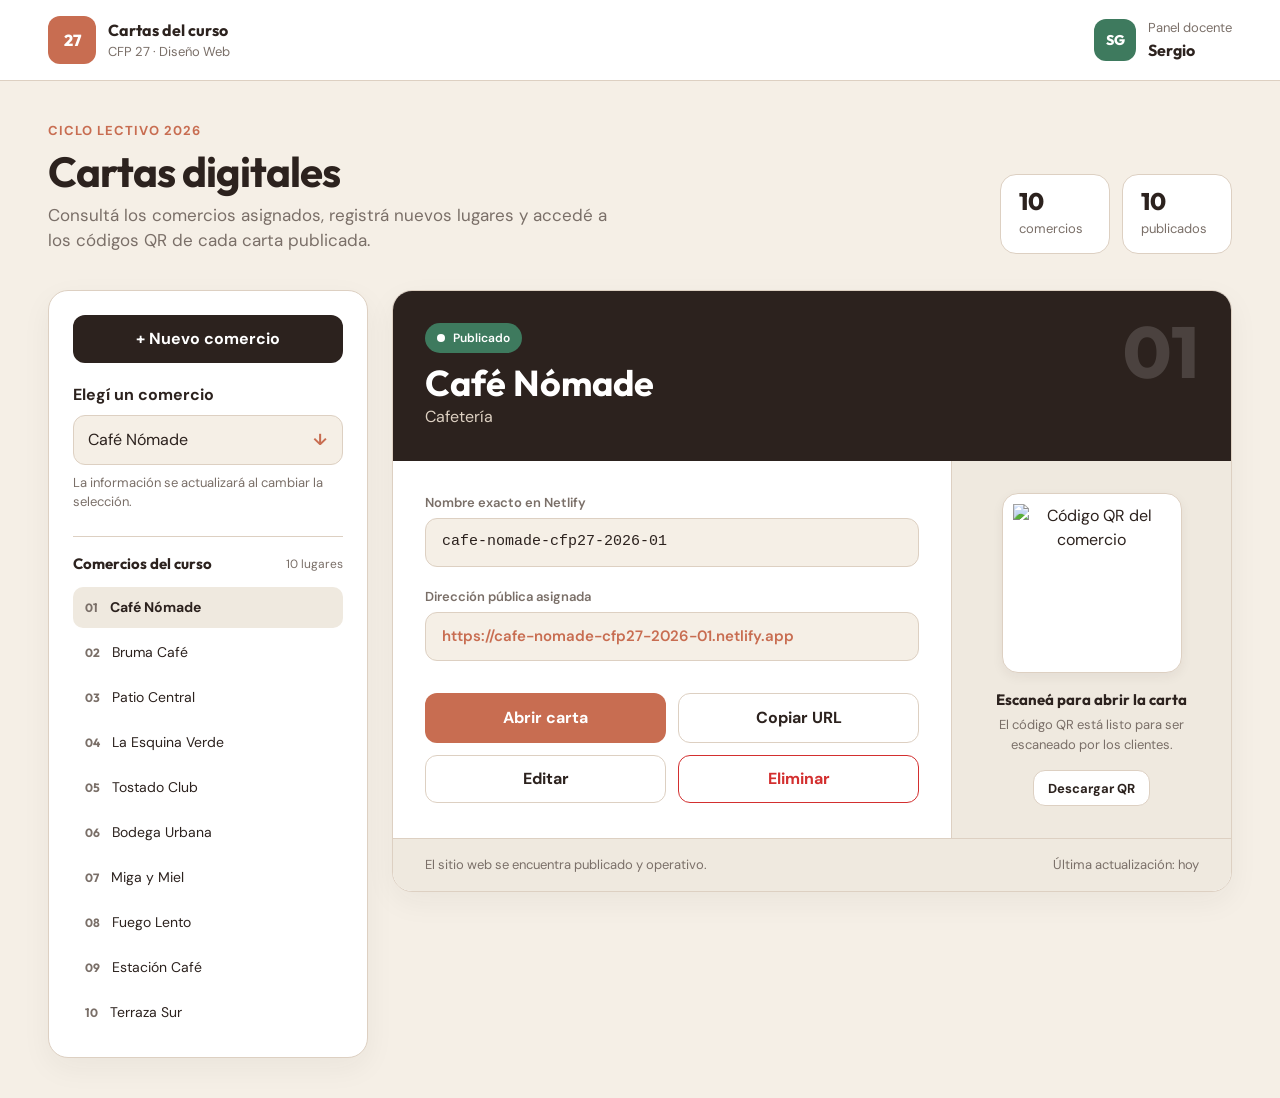
==== commit 7e8d929f: "fix(dashboard): eliminar alertas nativas por avisos de UI y mejorar disposición 2x2 de los botones d" ====
--- a/dashboard/index.html
+++ b/dashboard/index.html
@@ -187,6 +187,7 @@
         
         <form id="commerce-form" class="modal-form">
           <input type="hidden" id="form-commerce-id" value="" />
+          <div class="form-alert is-hidden" id="form-alert-msg"></div>
           
           <div class="form-group">
             <label for="form-nombre">Nombre del comercio *</label>
--- a/dashboard/css/styles.css
+++ b/dashboard/css/styles.css
@@ -427,8 +427,15 @@
 .actions {
   display: flex;
   flex-wrap: wrap;
-  gap: 10px;
-  margin-top: 8px;
+  gap: 12px;
+  margin-top: 12px;
+  width: 100%;
+}
+
+.actions .button {
+  flex: 1 1 45%;
+  min-width: 140px;
+  text-align: center;
 }
 
 .button {
@@ -436,7 +443,7 @@
   align-items: center;
   justify-content: center;
   min-height: 48px;
-  padding: 10px 20px;
+  padding: 12px 20px;
   border: 1px solid transparent;
   border-radius: 12px;
   font-weight: 700;
@@ -624,6 +631,16 @@
   padding: 32px;
 }
 
+.form-alert {
+  padding: 12px 16px;
+  border: 1px solid #D32F2F;
+  border-radius: 10px;
+  background-color: #FDF2F2;
+  color: #B71C1C;
+  font-size: 14px;
+  font-weight: 600;
+}
+
 .form-group {
   display: flex;
   flex-direction: column;
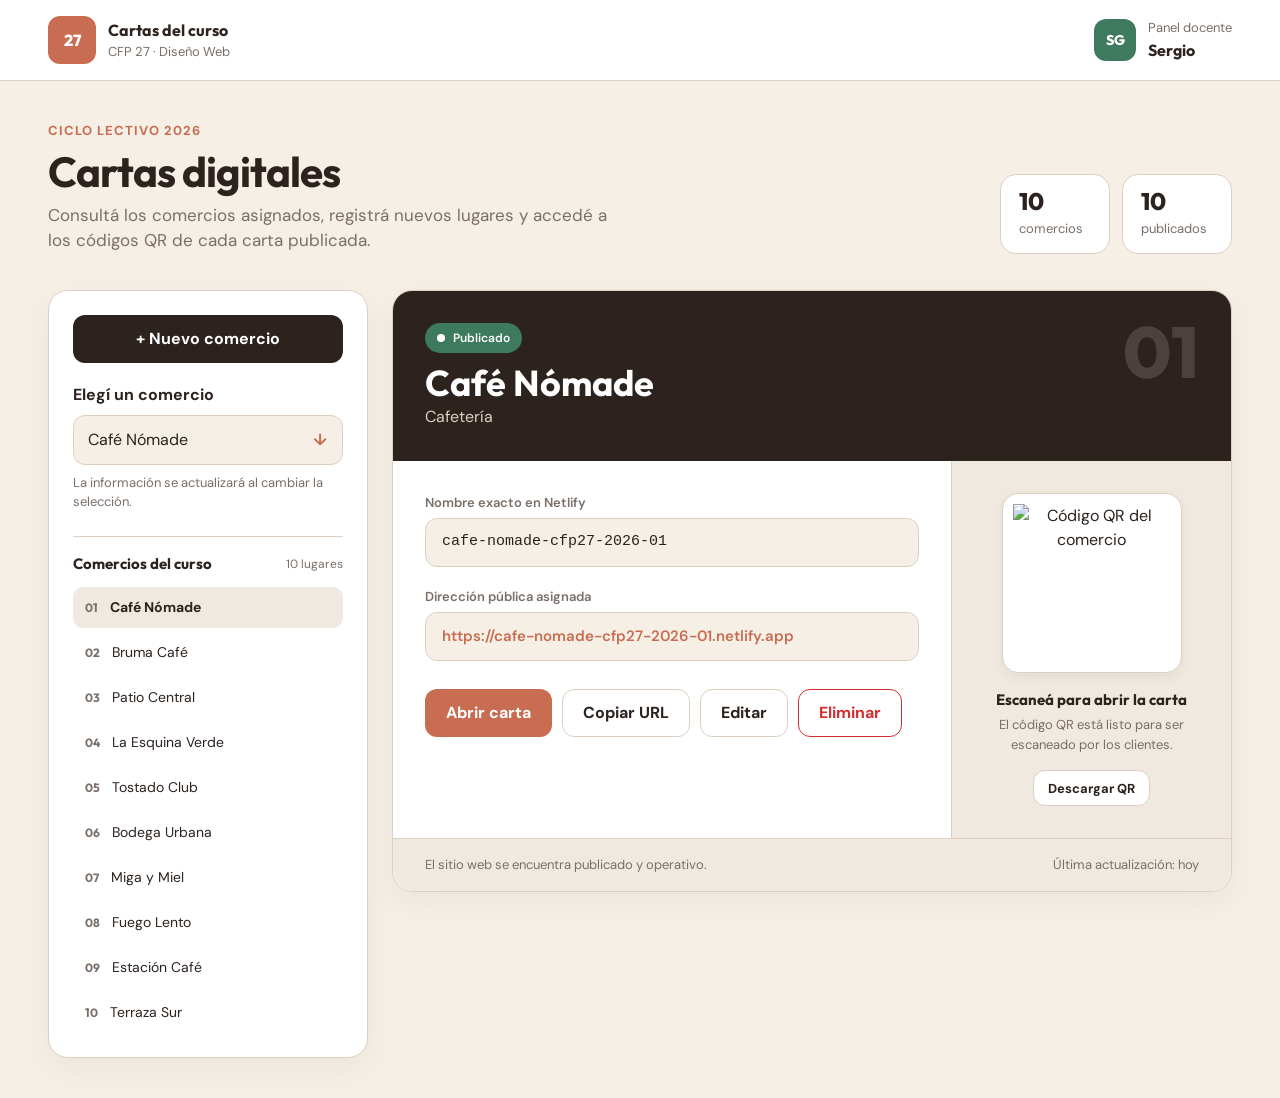
==== commit 72b53f0c: "fix(dashboard): restaurar layout de botones original y rediseñar el modal de eliminación con la esté" ====
--- a/dashboard/index.html
+++ b/dashboard/index.html
@@ -220,8 +220,8 @@
 
     <!-- MODAL PROPIO DE CONFIRMACIÓN PARA ELIMINAR COMERCIO -->
     <div class="modal-overlay is-hidden" id="delete-confirm-modal" role="dialog" aria-modal="true" aria-labelledby="delete-modal-title">
-      <div class="modal-card modal-card--danger">
-        <div class="modal-header modal-header--danger">
+      <div class="modal-card">
+        <div class="modal-header">
           <h2 id="delete-modal-title">¿Eliminar comercio?</h2>
           <button type="button" class="modal-close" id="btn-close-delete-modal" aria-label="Cerrar modal">&times;</button>
         </div>
@@ -230,9 +230,9 @@
           <p id="delete-modal-message">¿Estás seguro de que querés eliminar este comercio? Esta acción no se puede deshacer.</p>
         </div>
 
-        <div class="modal-actions">
+        <div class="modal-actions modal-actions--confirm">
           <button type="button" class="button button--secondary" id="btn-cancel-delete">Cancelar</button>
-          <button type="button" class="button button--danger-solid" id="btn-confirm-delete">Sí, eliminar</button>
+          <button type="button" class="button button--primary" id="btn-confirm-delete">Sí, eliminar</button>
         </div>
       </div>
     </div>
--- a/dashboard/css/styles.css
+++ b/dashboard/css/styles.css
@@ -427,15 +427,8 @@
 .actions {
   display: flex;
   flex-wrap: wrap;
-  gap: 12px;
-  margin-top: 12px;
-  width: 100%;
-}
-
-.actions .button {
-  flex: 1 1 45%;
-  min-width: 140px;
-  text-align: center;
+  gap: 10px;
+  margin-top: 8px;
 }
 
 .button {
@@ -443,7 +436,7 @@
   align-items: center;
   justify-content: center;
   min-height: 48px;
-  padding: 12px 20px;
+  padding: 10px 20px;
   border: 1px solid transparent;
   border-radius: 12px;
   font-weight: 700;
@@ -672,10 +665,6 @@
   margin-top: 8px;
 }
 
-.modal-header--danger {
-  background-color: #D32F2F;
-}
-
 .modal-body-content {
   padding: 32px 32px 16px 32px;
 }
@@ -687,16 +676,9 @@
   line-height: 1.5;
 }
 
-.button--danger-solid {
-  border-color: #D32F2F;
-  color: #FFFFFF;
-  background-color: #FFFFFF;
-  color: #FFFFFF;
-  background-color: #D32F2F;
-}
-
-.button--danger-solid:hover {
-  background-color: #B71C1C;
+.modal-actions--confirm {
+  padding: 0px 32px 32px 32px;
+  margin-top: 0px;
 }
 
 /* ===========================================================================
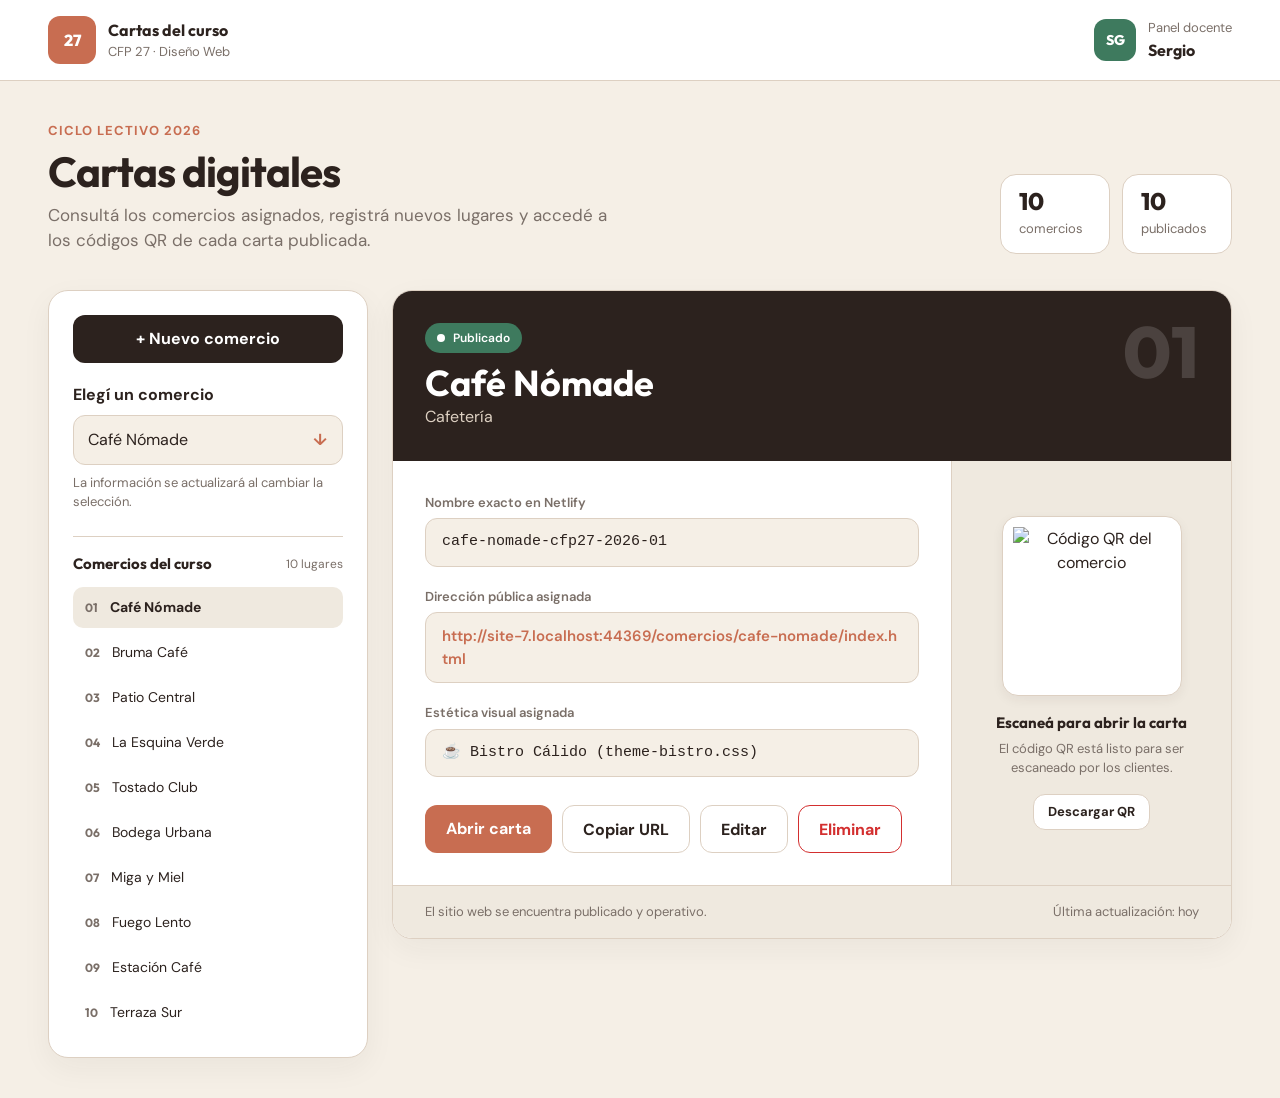
==== commit 03669354: "feat: implementar carpetas físicas por comercio y códigos QR dinámicos portables" ====
--- a/dashboard/index.html
+++ b/dashboard/index.html
@@ -133,6 +133,11 @@
                 </a>
               </div>
 
+              <div class="data-block">
+                <span>Estética visual asignada</span>
+                <code id="card-style-name">☕ Bistro Cálido (theme-bistro.css)</code>
+              </div>
+
               <!-- ACCIONES PRINCIPALES DEL COMERCIO -->
               <div class="actions" aria-label="Acciones del comercio">
                 <a class="button button--primary" id="btn-open-site" href="#" target="_blank" rel="noopener noreferrer">
@@ -210,6 +215,52 @@
             <small class="field-help">Al ingresar la URL, el código QR se generará automáticamente.</small>
           </div>
 
+          <div class="form-group">
+            <label>Estética visual del comercio *</label>
+            <div class="theme-selector-grid" id="theme-selector-grid">
+              
+              <div class="theme-card is-selected" data-style="bistro">
+                <div class="theme-card-header">
+                  <strong>☕ Bistro Cálido</strong>
+                  <span class="theme-check">✓</span>
+                </div>
+                <div class="theme-swatches">
+                  <span class="swatch" style="background-color: #F5EFE6;"></span>
+                  <span class="swatch" style="background-color: #C86D51;"></span>
+                  <span class="swatch" style="background-color: #2C221E;"></span>
+                </div>
+                <small>Ideal para cafeterías, té y pastelerías artesanas.</small>
+              </div>
+
+              <div class="theme-card" data-style="urbano">
+                <div class="theme-card-header">
+                  <strong>🍸 Urbano Moderno</strong>
+                  <span class="theme-check">✓</span>
+                </div>
+                <div class="theme-swatches">
+                  <span class="swatch" style="background-color: #F0F2F5;"></span>
+                  <span class="swatch" style="background-color: #174C38;"></span>
+                  <span class="swatch" style="background-color: #121413;"></span>
+                </div>
+                <small>Ideal para gastrobares, bistrós y coctelerías.</small>
+              </div>
+
+              <div class="theme-card" data-style="retro">
+                <div class="theme-card-header">
+                  <strong>🍺 Retro Clásico</strong>
+                  <span class="theme-check">✓</span>
+                </div>
+                <div class="theme-swatches">
+                  <span class="swatch" style="background-color: #EFE6D5;"></span>
+                  <span class="swatch" style="background-color: #C58F49;"></span>
+                  <span class="swatch" style="background-color: #2A1D17;"></span>
+                </div>
+                <small>Ideal para cervecerías, bodegones y hamburgueserías.</small>
+              </div>
+
+            </div>
+          </div>
+
           <div class="modal-actions">
             <button type="button" class="button button--secondary" id="btn-cancel-modal">Cancelar</button>
             <button type="submit" class="button button--primary" id="btn-save-modal">Guardar comercio</button>
--- a/dashboard/css/styles.css
+++ b/dashboard/css/styles.css
@@ -658,6 +658,72 @@
   outline: 2px solid #C86D51;
 }
 
+/* SELECTOR DE ESTÉTICAS EN EL MODAL */
+.theme-selector-grid {
+  display: flex;
+  flex-direction: column;
+  gap: 10px;
+  margin-top: 4px;
+}
+
+.theme-card {
+  display: flex;
+  flex-direction: column;
+  gap: 6px;
+  padding: 12px 14px;
+  border: 2px solid #DDD0C2;
+  border-radius: 12px;
+  background-color: #F5EFE6;
+  cursor: pointer;
+}
+
+.theme-card:hover {
+  border-color: #7A6F68;
+}
+
+.theme-card.is-selected {
+  border-color: #C86D51;
+  background-color: #FFFFFF;
+  box-shadow: 0px 4px 12px rgba(200, 109, 81, 0.12);
+}
+
+.theme-card-header {
+  display: flex;
+  align-items: center;
+  justify-content: space-between;
+}
+
+.theme-card-header strong {
+  font-size: 14px;
+}
+
+.theme-check {
+  display: none;
+  font-weight: 800;
+  color: #C86D51;
+}
+
+.theme-card.is-selected .theme-check {
+  display: inline;
+}
+
+.theme-swatches {
+  display: flex;
+  gap: 6px;
+}
+
+.swatch {
+  width: 24px;
+  height: 24px;
+  border-radius: 50%;
+  border: 1px solid #DDD0C2;
+}
+
+.theme-card small {
+  color: #7A6F68;
+  font-size: 12px;
+}
+
 .modal-actions {
   display: flex;
   justify-content: flex-end;
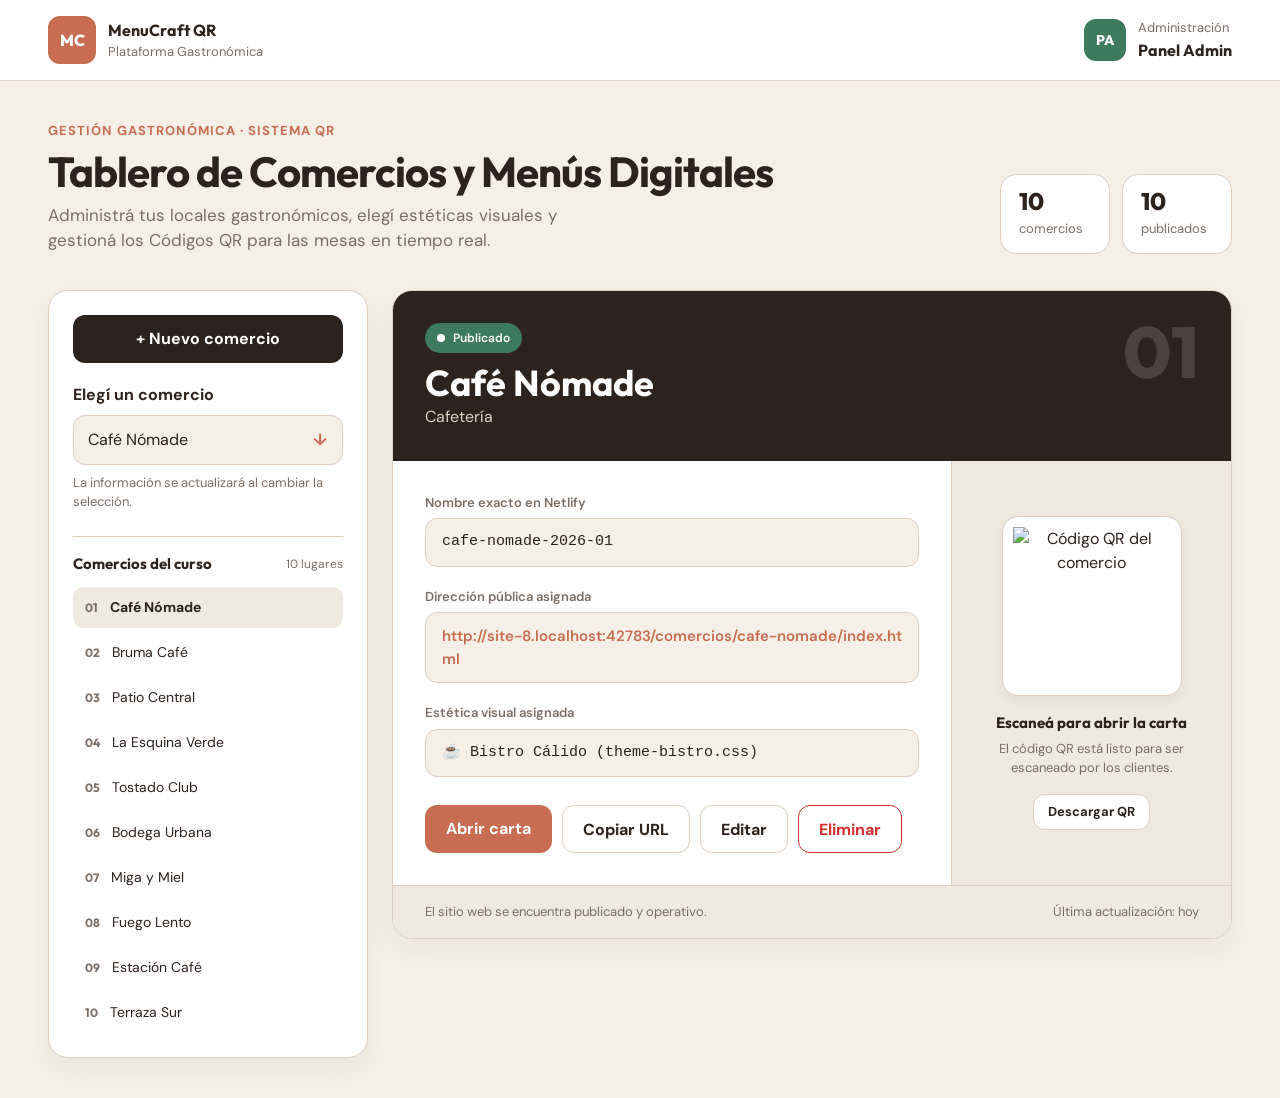
==== commit 30f7b738: "style: transformar el dashboard en una plataforma SaaS profesional (MenuCraft QR)" ====
--- a/dashboard/index.html
+++ b/dashboard/index.html
@@ -5,9 +5,9 @@
     <meta name="viewport" content="width=device-width, initial-scale=1.0" />
     <meta
       name="description"
-      content="Panel docente para administrar las cartas digitales del curso con generación de códigos QR."
+      content="Plataforma profesional de gestión de cartas digitales y códigos QR para gastronomía."
     />
-    <title>Cartas del curso | Panel docente</title>
+    <title>MenuCraft QR | Gestor de Cartas Digitales</title>
     
     <!-- FUENTES GOOGLE: Outfit para títulos elegantes y DM Sans para el cuerpo de texto -->
     <link rel="preconnect" href="https://fonts.googleapis.com" />
@@ -22,21 +22,21 @@
   </head>
   <body>
 
-    <!-- BARRA SUPERIOR: Identidad de la marca y perfil docente -->
+    <!-- BARRA SUPERIOR: Identidad de la marca y perfil de administración -->
     <header class="topbar">
       <a class="brand" href="#" aria-label="Ir al inicio">
-        <span class="brand__mark" aria-hidden="true">27</span>
+        <span class="brand__mark" aria-hidden="true">MC</span>
         <span>
-          <strong>Cartas del curso</strong>
-          <small>CFP 27 · Diseño Web</small>
+          <strong>MenuCraft QR</strong>
+          <small>Plataforma Gastronómica</small>
         </span>
       </a>
 
       <div class="teacher">
-        <span class="teacher__avatar" aria-hidden="true">SG</span>
+        <span class="teacher__avatar" aria-hidden="true">PA</span>
         <span class="teacher__text">
-          <small>Panel docente</small>
-          <strong>Sergio</strong>
+          <small>Administración</small>
+          <strong>Panel Admin</strong>
         </span>
       </div>
     </header>
@@ -47,10 +47,10 @@
       <!-- ENCABEZADO DE PÁGINA Y RESUMEN ESTADÍSTICO -->
       <section class="page-heading" aria-labelledby="page-title">
         <div>
-          <p class="eyebrow">Ciclo lectivo 2026</p>
-          <h1 id="page-title">Cartas digitales</h1>
+          <p class="eyebrow">Gestión Gastronómica · Sistema QR</p>
+          <h1 id="page-title">Tablero de Comercios y Menús Digitales</h1>
           <p class="page-heading__intro">
-            Consultá los comercios asignados, registrá nuevos lugares y accedé a los códigos QR de cada carta publicada.
+            Administrá tus locales gastronómicos, elegí estéticas visuales y gestioná los Códigos QR para las mesas en tiempo real.
           </p>
         </div>
 
@@ -205,14 +205,14 @@
           </div>
 
           <div class="form-group">
-            <label for="form-netlify-name">Nombre exacto en Netlify</label>
-            <input type="text" id="form-netlify-name" placeholder="Ej: bruma-cafe-cfp27-2026-02" />
-          </div>
-
-          <div class="form-group">
-            <label for="form-url">Dirección pública de Netlify (URL)</label>
-            <input type="url" id="form-url" placeholder="Ej: https://bruma-cafe-cfp27-2026-02.netlify.app" />
-            <small class="field-help">Al ingresar la URL, el código QR se generará automáticamente.</small>
+            <label for="form-netlify-name">Nombre de subdominio / proyecto</label>
+            <input type="text" id="form-netlify-name" placeholder="Ej: bruma-cafe-2026" />
+          </div>
+
+          <div class="form-group">
+            <label for="form-url">Dirección pública personalizada (URL)</label>
+            <input type="url" id="form-url" placeholder="Ej: https://bruma-cafe-2026.netlify.app" />
+            <small class="field-help">Si ingresás una URL propia, el Código QR se vinculará a esa dirección pública.</small>
           </div>
 
           <div class="form-group">
--- a/dashboard/css/styles.css
+++ b/dashboard/css/styles.css
@@ -587,7 +587,10 @@
 
 .modal-card {
   width: 100%;
-  max-width: 520px;
+  max-width: 560px;
+  max-height: 90%;
+  display: flex;
+  flex-direction: column;
   border-radius: 20px;
   background-color: #FFFFFF;
   box-shadow: 0px 20px 40px rgba(44, 34, 30, 0.2);
@@ -598,10 +601,11 @@
   display: flex;
   align-items: center;
   justify-content: space-between;
-  padding: 24px 32px;
+  padding: 20px 28px;
   border-bottom: 1px solid #DDD0C2;
   background-color: #2C221E;
   color: #FFFFFF;
+  flex-shrink: 0;
 }
 
 .modal-header h2 {
@@ -621,7 +625,9 @@
   display: flex;
   flex-direction: column;
   gap: 16px;
-  padding: 32px;
+  padding: 24px 28px;
+  overflow-y: auto;
+  flex-grow: 1;
 }
 
 .form-alert {
